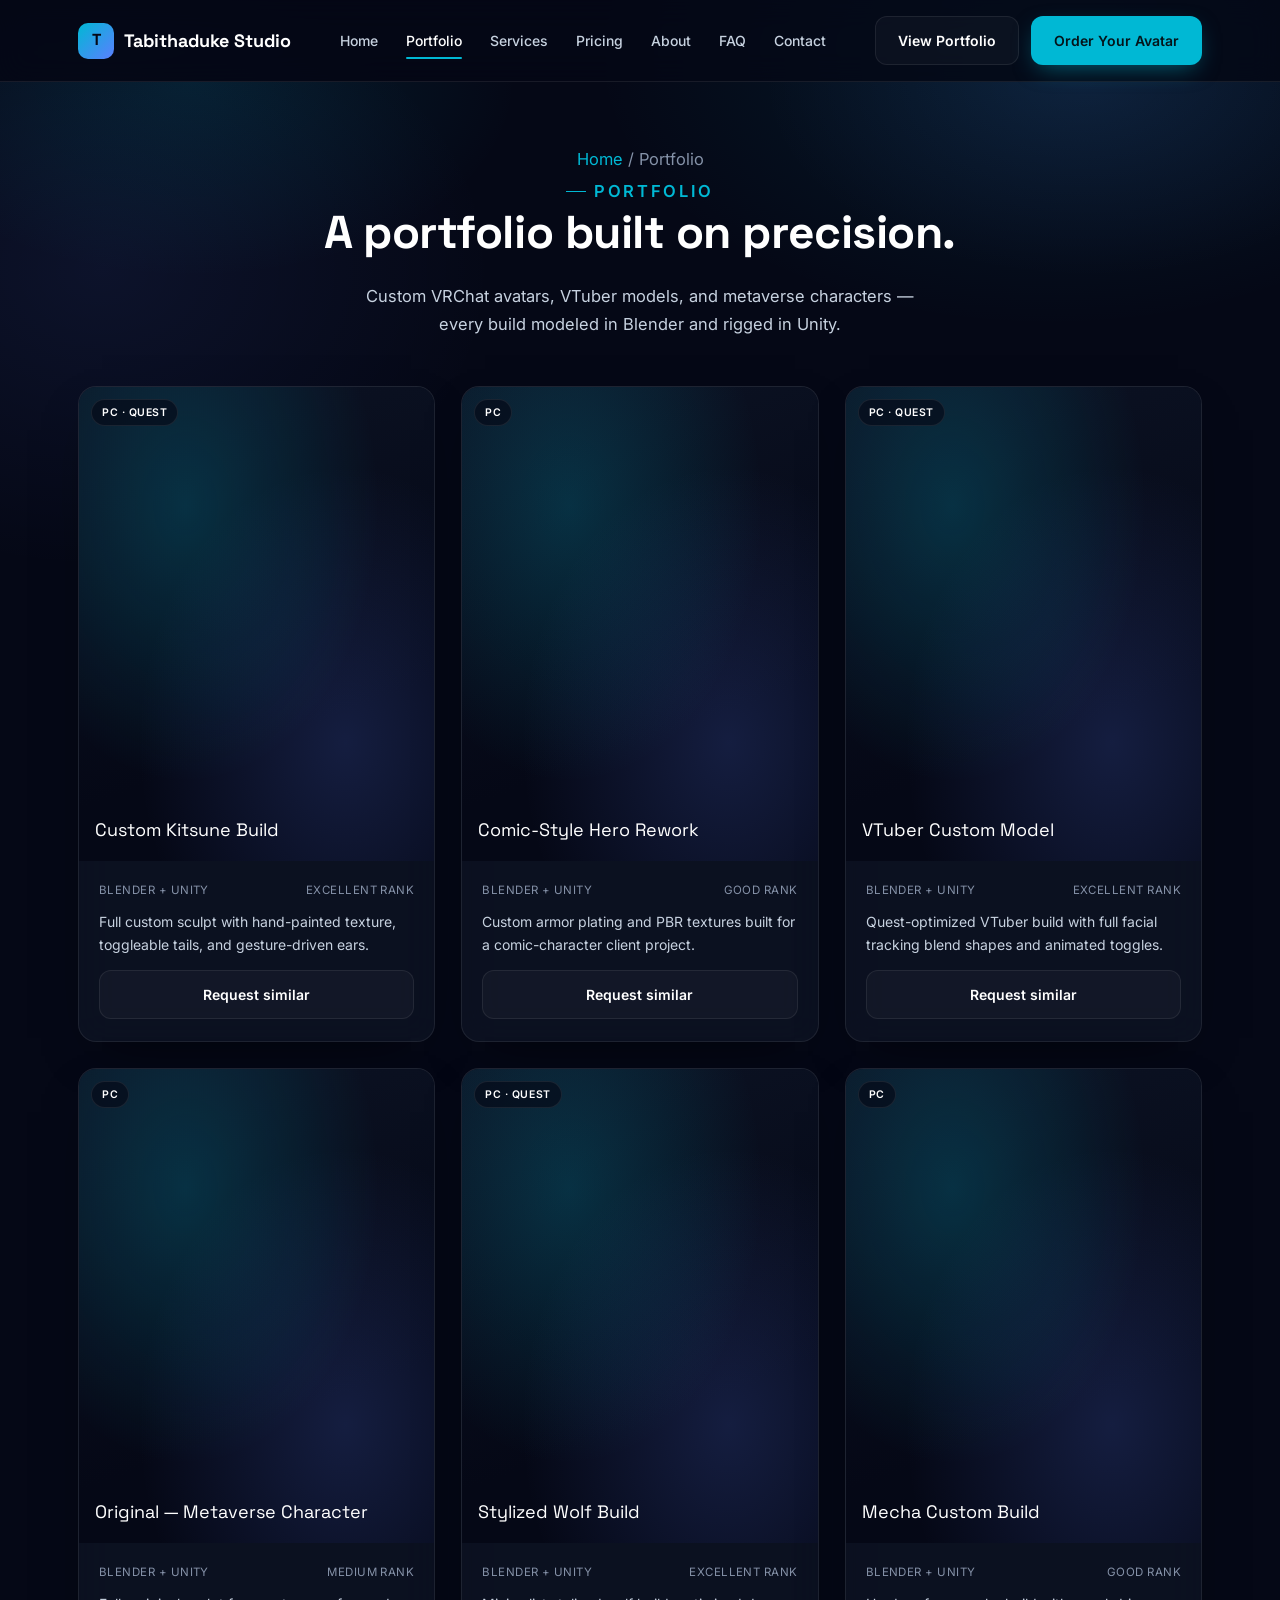
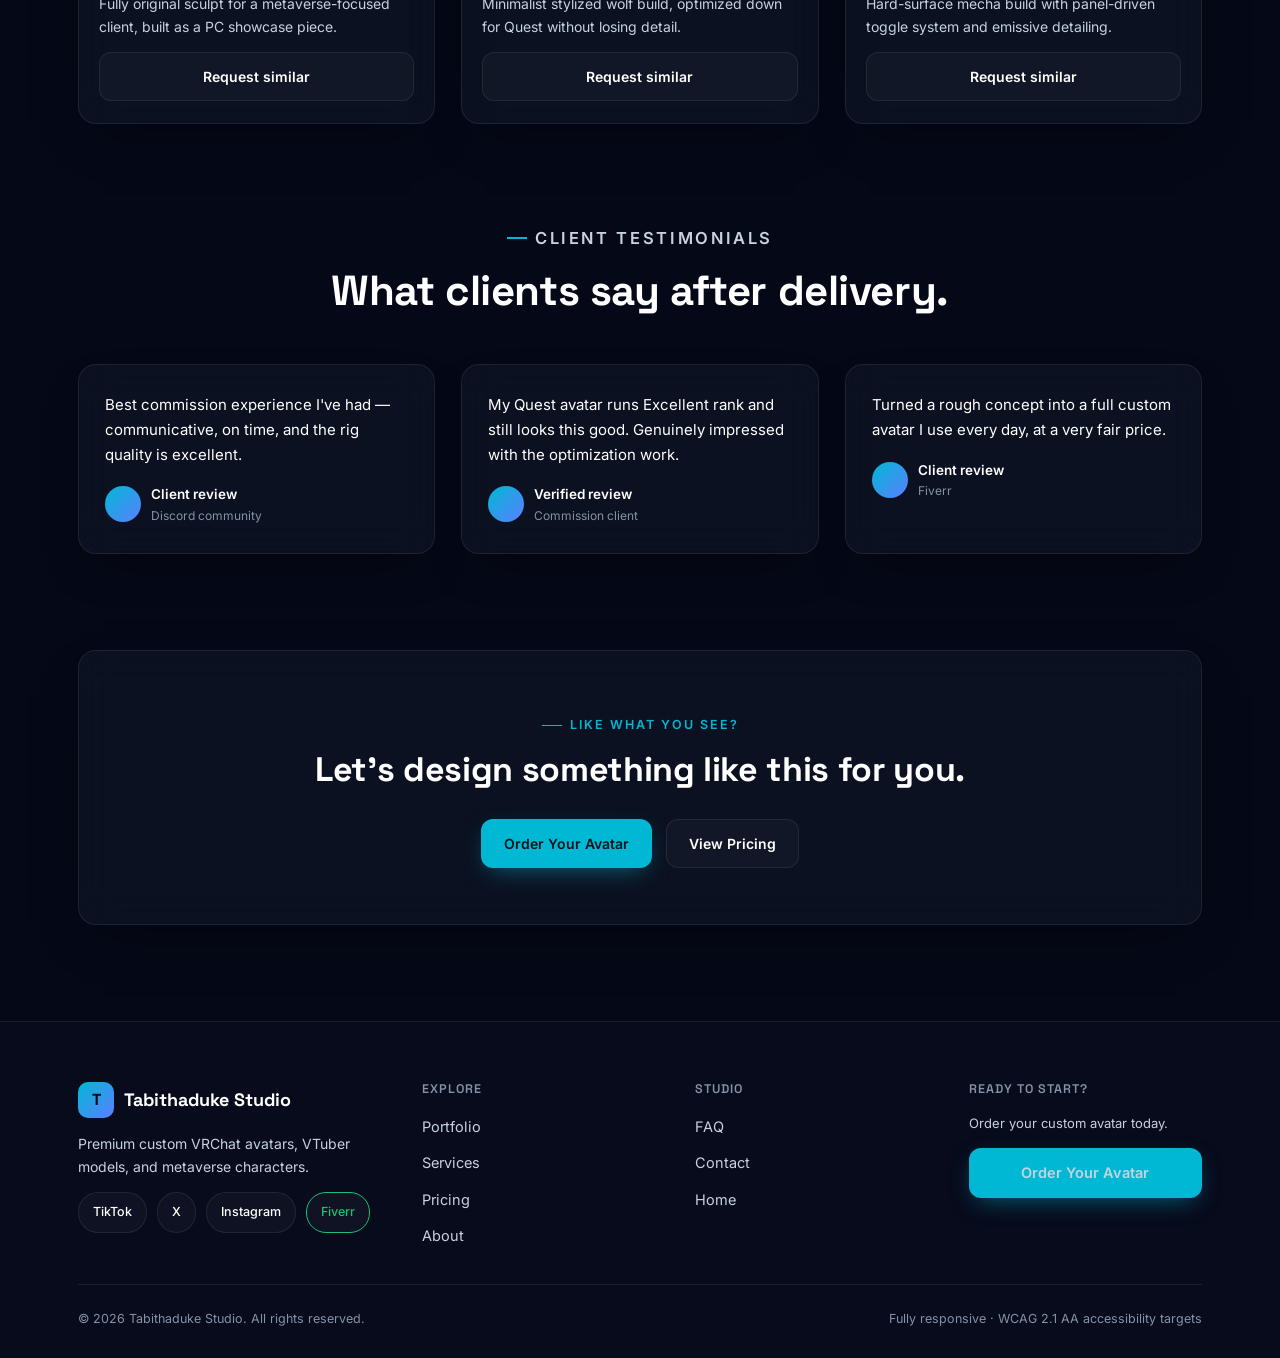
==== tabithaduke-studio/portfolio.html @ b84f0de4 "Initial commit" ====
<!DOCTYPE html>
<html lang="en">
<head>
<meta charset="UTF-8">
<meta name="viewport" content="width=device-width, initial-scale=1.0">
<title>Portfolio — Tabithaduke Studio</title>
<meta name="description" content="Browse the full Tabithaduke Studio portfolio of custom VRChat avatars, VTuber models, and metaverse characters.">
<link rel="canonical" href="https://tabithaduke.example/portfolio.html">
<meta property="og:title" content="Portfolio — Tabithaduke Studio">
<meta property="og:type" content="website">
<meta name="twitter:card" content="summary_large_image">

<link rel="icon" type="image/svg+xml" href="assets/favicon.svg">
<link rel="preconnect" href="https://fonts.googleapis.com">
<link rel="preconnect" href="https://fonts.gstatic.com" crossorigin>
<link href="https://fonts.googleapis.com/css2?family=Space+Grotesk:wght@500;600;700&family=Inter:wght@400;500;600;700&display=swap" rel="stylesheet">
<link rel="stylesheet" href="css/style.css">
</head>
<body>

<a href="#main" class="skip-link">Skip to content</a>

<header class="site">
  <div class="nav-wrap">
    <a href="index.html" class="brand">
      <span class="logo-mark" aria-hidden="true">T</span>
      <span class="wordmark">Tabithaduke Studio</span>
    </a>
    <nav class="primary" aria-label="Primary" id="primaryNav">
      <a href="index.html">Home</a>
      <a href="portfolio.html" aria-current="page">Portfolio</a>
      <a href="services.html">Services</a>
      <a href="pricing.html">Pricing</a>
      <a href="about.html">About</a>
      <a href="faq.html">FAQ</a>
      <a href="contact.html">Contact</a>
    </nav>
    <div class="nav-right">
      <a class="btn btn-outline" href="portfolio.html">View Portfolio</a>
      <a class="btn btn-primary" href="contact.html">Order Your Avatar</a>
      <button class="menu-toggle" id="menuToggle" aria-label="Open menu" aria-expanded="false" aria-controls="primaryNav">☰</button>
    </div>
  </div>
</header>

<main id="main">

  <!-- ============ PAGE BANNER ============ -->
  <section class="page-banner">
    <div class="container">
      <p class="breadcrumb"><a href="index.html">Home</a> / Portfolio</p>
      <p class="eyebrow center">Portfolio</p>
      <h1>A portfolio built on precision.</h1>
      <p>Custom VRChat avatars, VTuber models, and metaverse characters — every build modeled in Blender and rigged in Unity.</p>
    </div>
  </section>

  <!-- ============ FULL PORTFOLIO GRID ============ -->
  <section class="section no-top">
    <div class="container">
      <div class="grid-3">
        <article class="avatar-card glass">
          <div class="avatar-cover"><span class="tag">PC · Quest</span><span class="name">Custom Kitsune Build</span></div>
          <div class="avatar-body">
            <div class="spec-line"><span>Blender + Unity</span><span>Excellent rank</span></div>
            <p>Full custom sculpt with hand-painted texture, toggleable tails, and gesture-driven ears.</p>
            <a class="btn btn-outline" href="contact.html">Request similar</a>
          </div>
        </article>
        <article class="avatar-card glass">
          <div class="avatar-cover"><span class="tag">PC</span><span class="name">Comic-Style Hero Rework</span></div>
          <div class="avatar-body">
            <div class="spec-line"><span>Blender + Unity</span><span>Good rank</span></div>
            <p>Custom armor plating and PBR textures built for a comic-character client project.</p>
            <a class="btn btn-outline" href="contact.html">Request similar</a>
          </div>
        </article>
        <article class="avatar-card glass">
          <div class="avatar-cover"><span class="tag">PC · Quest</span><span class="name">VTuber Custom Model</span></div>
          <div class="avatar-body">
            <div class="spec-line"><span>Blender + Unity</span><span>Excellent rank</span></div>
            <p>Quest-optimized VTuber build with full facial tracking blend shapes and animated toggles.</p>
            <a class="btn btn-outline" href="contact.html">Request similar</a>
          </div>
        </article>
        <article class="avatar-card glass">
          <div class="avatar-cover"><span class="tag">PC</span><span class="name">Original — Metaverse Character</span></div>
          <div class="avatar-body">
            <div class="spec-line"><span>Blender + Unity</span><span>Medium rank</span></div>
            <p>Fully original sculpt for a metaverse-focused client, built as a PC showcase piece.</p>
            <a class="btn btn-outline" href="contact.html">Request similar</a>
          </div>
        </article>
        <article class="avatar-card glass">
          <div class="avatar-cover"><span class="tag">PC · Quest</span><span class="name">Stylized Wolf Build</span></div>
          <div class="avatar-body">
            <div class="spec-line"><span>Blender + Unity</span><span>Excellent rank</span></div>
            <p>Minimalist stylized wolf build, optimized down for Quest without losing detail.</p>
            <a class="btn btn-outline" href="contact.html">Request similar</a>
          </div>
        </article>
        <article class="avatar-card glass">
          <div class="avatar-cover"><span class="tag">PC</span><span class="name">Mecha Custom Build</span></div>
          <div class="avatar-body">
            <div class="spec-line"><span>Blender + Unity</span><span>Good rank</span></div>
            <p>Hard-surface mecha build with panel-driven toggle system and emissive detailing.</p>
            <a class="btn btn-outline" href="contact.html">Request similar</a>
          </div>
        </article>
      </div>
    </div>
  </section>

  <!-- ============ TESTIMONIALS ============ -->
  <section class="section no-top">
    <div class="container">
      <div class="section-head">
        <p class="eyebrow center">Client Testimonials</p>
        <h2>What clients say after delivery.</h2>
      </div>
      <div class="grid-3">
        <blockquote class="testimonial glass">
          <p>Best commission experience I've had — communicative, on time, and the rig quality is excellent.</p>
          <div class="t-attrib"><div class="t-avatar"></div><div><div class="t-name">Client review</div><div class="t-role">Discord community</div></div></div>
        </blockquote>
        <blockquote class="testimonial glass">
          <p>My Quest avatar runs Excellent rank and still looks this good. Genuinely impressed with the optimization work.</p>
          <div class="t-attrib"><div class="t-avatar"></div><div><div class="t-name">Verified review</div><div class="t-role">Commission client</div></div></div>
        </blockquote>
        <blockquote class="testimonial glass">
          <p>Turned a rough concept into a full custom avatar I use every day, at a very fair price.</p>
          <div class="t-attrib"><div class="t-avatar"></div><div><div class="t-name">Client review</div><div class="t-role">Fiverr</div></div></div>
        </blockquote>
      </div>
    </div>
  </section>

  <!-- ============ CTA BANNER ============ -->
  <section class="section no-top">
    <div class="container">
      <div class="glass cta-banner">
        <p class="eyebrow center">Like What You See?</p>
        <h2>Let's design something like this for you.</h2>
        <div class="hero-actions">
          <a class="btn btn-primary" href="contact.html">Order Your Avatar</a>
          <a class="btn btn-outline" href="pricing.html">View Pricing</a>
        </div>
      </div>
    </div>
  </section>

</main>

<footer class="site">
  <div class="container">
    <div class="footer-grid">
      <div>
        <div class="brand footer-brand">
          <span class="logo-mark" aria-hidden="true">T</span>
          <span class="wordmark">Tabithaduke Studio</span>
        </div>
        <p class="footer-desc">Premium custom VRChat avatars, VTuber models, and metaverse characters.</p>
        <div class="social-row" aria-label="Social media and platforms">
          <a href="https://www.tiktok.com/@duketabintha_vr" target="_blank" rel="noopener">TikTok</a>
          <a href="https://www.x.com/@kayblisspro451" target="_blank" rel="noopener">X</a>
          <a href="https://www.instagram.com/@kaydkeira" target="_blank" rel="noopener">Instagram</a>
          <a href="https://www.fiverr.com/maltindazee" target="_blank" rel="noopener" class="fiverr-link">Fiverr</a>
        </div>
      </div>
      <div>
        <h4>Explore</h4>
        <ul>
          <li><a href="portfolio.html">Portfolio</a></li>
          <li><a href="services.html">Services</a></li>
          <li><a href="pricing.html">Pricing</a></li>
          <li><a href="about.html">About</a></li>
        </ul>
      </div>
      <div>
        <h4>Studio</h4>
        <ul>
          <li><a href="faq.html">FAQ</a></li>
          <li><a href="contact.html">Contact</a></li>
          <li><a href="index.html">Home</a></li>
        </ul>
      </div>
      <div>
        <h4>Ready to start?</h4>
        <p class="footer-cta-desc">Order your custom avatar today.</p>
        <a class="btn btn-primary btn-block" href="contact.html">Order Your Avatar</a>
      </div>
    </div>
    <div class="footer-bottom">
      <span>© 2026 Tabithaduke Studio. All rights reserved.</span>
      <span>Fully responsive · WCAG 2.1 AA accessibility targets</span>
    </div>
  </div>
</footer>

<script src="js/main.js" defer></script>
</body>
</html>
---- tabithaduke-studio/css/style.css ----
/* ============================================================
   TABITHADUKE STUDIO — SHARED STYLESHEET
   Loaded by every page: index.html, portfolio.html, services.html,
   pricing.html, about.html, faq.html, contact.html
   ------------------------------------------------------------
   Token system
   Color:  bg #050816 · card #111827 · white #FFFFFF · text2 #C7D2E0
           accent (cyan) #00B8D4 · accent2 (electric blue) #5B7FFF
   Type:   display = Space Grotesk · body = Inter
   Signature: subtle glassmorphism cards + soft dual-tone glow
   ============================================================ */

/* ---------- 1. Reset ---------- */
*, *::before, *::after { box-sizing: border-box; }
html { scroll-behavior: smooth; }
body { margin: 0; }
img, svg { max-width: 100%; display: block; }
a { color: inherit; text-decoration: none; }
button { font-family: inherit; cursor: pointer; }
ul { margin: 0; }

/* ---------- 2. Design tokens ---------- */
:root {
  --bg: #050816;
  --bg-soft: #070B1C;
  --card: #111827;
  --card-brd: rgba(255, 255, 255, 0.08);
  --white: #FFFFFF;
  --text2: #C7D2E0;
  --muted: #8592A8;
  --accent: #00B8D4;
  --accent2: #5B7FFF;
  --radius: 18px;
  --font-display: 'Space Grotesk', sans-serif;
  --font-body: 'Inter', sans-serif;
  --max: 1180px;
}

/* ---------- 3. Base typography ---------- */
body {
  background: var(--bg);
  color: var(--text2);
  font-family: var(--font-body);
  font-size: 16px;
  line-height: 1.65;
  -webkit-font-smoothing: antialiased;
  background-image:
    radial-gradient(700px 420px at 82% 6%, rgba(0, 184, 212, 0.10), transparent 65%),
    radial-gradient(600px 460px at 8% 30%, rgba(91, 127, 255, 0.09), transparent 65%);
  background-attachment: fixed;
}

h1, h2, h3, h4 {
  font-family: var(--font-display);
  font-weight: 700;
  color: var(--white);
  margin: 0 0 0.5em;
  line-height: 1.2;
  letter-spacing: -0.01em;
}

p { margin: 0 0 1em; color: var(--text2); }

.container { max-width: var(--max); margin: 0 auto; padding: 0 28px; }
.container.narrow { max-width: 820px; }

.eyebrow {
  font-family: var(--font-body);
  font-size: 12.5px;
  font-weight: 600;
  letter-spacing: 0.16em;
  text-transform: uppercase;
  color: var(--accent);
  display: inline-flex;
  align-items: center;
  gap: 8px;
  margin-bottom: 14px;
}
.eyebrow::before { content: ""; width: 20px; height: 1.5px; background: var(--accent); }
.eyebrow.center { justify-content: center; }

/* ---------- 4. Accessibility helpers ---------- */
.skip-link {
  position: absolute; left: -9999px; top: 0;
  background: var(--accent); color: var(--bg);
  padding: 10px 16px; z-index: 999; font-size: 14px; font-weight: 600;
}
.skip-link:focus { left: 12px; top: 12px; }
a:focus-visible, button:focus-visible, input:focus-visible,
textarea:focus-visible, select:focus-visible {
  outline: 2px solid var(--accent); outline-offset: 3px;
}

/* ---------- 5. Glass card base (signature element) ---------- */
.glass {
  background: rgba(17, 24, 39, 0.62);
  backdrop-filter: blur(18px);
  -webkit-backdrop-filter: blur(18px);
  border: 1px solid var(--card-brd);
  border-radius: var(--radius);
  box-shadow: 0 20px 50px -24px rgba(0, 0, 0, 0.6);
}

/* ---------- 6. Header / navigation ---------- */
header.site {
  position: sticky; top: 0; z-index: 100;
  background: rgba(5, 8, 22, 0.72);
  backdrop-filter: blur(14px);
  border-bottom: 1px solid var(--card-brd);
}
.nav-wrap {
  display: flex; align-items: center; justify-content: space-between;
  padding: 16px 28px; max-width: var(--max); margin: 0 auto; gap: 20px;
}
.brand { display: flex; align-items: center; gap: 10px; }
.logo-mark {
  width: 36px; height: 36px; border-radius: 10px;
  background: linear-gradient(135deg, var(--accent), var(--accent2));
  display: flex; align-items: center; justify-content: center;
  font-family: var(--font-display); font-weight: 700; color: var(--bg);
  flex-shrink: 0;
}
/* Replace .logo-mark contents with <img src="assets/logo.png" alt="Tabithaduke Studio logo">
   once your final logo file is ready. */
.wordmark {
  font-family: var(--font-display); font-size: 18px; font-weight: 700;
  color: var(--white); white-space: nowrap;
}
nav.primary { display: flex; align-items: center; gap: 4px; }
nav.primary a {
  font-size: 14px; font-weight: 500; color: var(--text2);
  padding: 9px 12px; border-radius: 8px; transition: color 0.15s ease;
  position: relative;
}
nav.primary a:hover { color: var(--white); }
nav.primary a[aria-current="page"] { color: var(--white); }
nav.primary a[aria-current="page"]::after {
  content: ""; position: absolute; left: 12px; right: 12px; bottom: 2px;
  height: 2px; background: var(--accent); border-radius: 2px;
}
.nav-right { display: flex; align-items: center; gap: 12px; }

/* ---------- 7. Buttons ---------- */
.btn {
  display: inline-flex; align-items: center; justify-content: center; gap: 8px;
  font-size: 14px; font-weight: 600; padding: 12px 22px; border-radius: 12px;
  border: 1px solid transparent;
  transition: transform 0.15s ease, background 0.2s ease, box-shadow 0.2s ease;
  white-space: nowrap;
}
.btn:hover { transform: translateY(-1px); }
.btn-block { width: 100%; }
.btn-primary { background: var(--accent); color: #04141A; box-shadow: 0 8px 24px -8px rgba(0, 184, 212, 0.55); }
.btn-primary:hover { background: var(--accent2); box-shadow: 0 8px 26px -6px rgba(91, 127, 255, 0.6); }
.btn-outline { border-color: var(--card-brd); color: var(--white); background: rgba(255, 255, 255, 0.03); }
.btn-outline:hover { border-color: var(--accent); color: var(--accent); }
.btn-fiverr { background: #1DBF73; color: #04120B; font-weight: 700; }
.btn-fiverr:hover { opacity: 0.9; }
.menu-toggle {
  display: none; background: rgba(255, 255, 255, 0.04); border: 1px solid var(--card-brd);
  padding: 9px 12px; border-radius: 10px; color: var(--white);
}

/* ---------- 8. Hero (home page only) ---------- */
.hero { padding: 88px 0 60px; position: relative; overflow: hidden; }
.hero-grid { display: grid; grid-template-columns: 1.05fr 0.95fr; gap: 56px; align-items: center; }
.hero h1 { font-size: clamp(34px, 4.6vw, 56px); }
.hero .lede { font-size: 18px; color: var(--text2); max-width: 48ch; }
.hero-actions { display: flex; gap: 14px; margin-top: 28px; flex-wrap: wrap; }

.showcase { position: relative; aspect-ratio: 4 / 5; border-radius: 24px; }
.showcase::before {
  content: ""; position: absolute; inset: -40px; z-index: 0;
  background:
    radial-gradient(closest-side, rgba(0, 184, 212, 0.28), transparent 70%),
    radial-gradient(closest-side at 70% 80%, rgba(91, 127, 255, 0.26), transparent 70%);
  filter: blur(6px);
}
.showcase-card {
  position: relative; z-index: 1; height: 100%; border-radius: 24px; overflow: hidden;
  background: linear-gradient(155deg, #0C1324, #050816 70%);
  border: 1px solid var(--card-brd); box-shadow: 0 30px 70px -30px rgba(0, 0, 0, 0.7);
}
.showcase-card::after {
  content: ""; position: absolute; inset: 0;
  background:
    radial-gradient(ellipse at 35% 25%, rgba(0, 184, 212, 0.22), transparent 55%),
    radial-gradient(ellipse at 70% 78%, rgba(91, 127, 255, 0.2), transparent 55%);
}
.avatar-silhouette {
  position: absolute; left: 50%; bottom: 6%; top: 10%; width: 46%; transform: translateX(-50%);
  background: linear-gradient(180deg, var(--accent), var(--accent2));
  clip-path: polygon(50% 0%, 66% 8%, 72% 26%, 68% 42%, 78% 46%, 74% 100%, 26% 100%, 22% 46%, 32% 42%, 28% 26%, 34% 8%);
  opacity: 0.9;
}
.showcase-badge {
  position: absolute; top: 20px; left: 20px; z-index: 2;
  font-size: 11px; font-weight: 600; letter-spacing: 0.05em; text-transform: uppercase;
  color: var(--white); background: rgba(5, 8, 22, 0.6); border: 1px solid var(--card-brd);
  padding: 6px 12px; border-radius: 20px;
}

/* ---------- 9. Page banner (every inner page) ---------- */
.page-banner { padding: 64px 0 48px; text-align: center; position: relative; overflow: hidden; }
.page-banner::before {
  content: ""; position: absolute; inset: 0; z-index: -1;
  background:
    radial-gradient(500px 300px at 15% 0%, rgba(0, 184, 212, 0.12), transparent 65%),
    radial-gradient(500px 300px at 85% 0%, rgba(91, 127, 255, 0.1), transparent 65%);
}
.page-banner h1 { font-size: clamp(30px, 4vw, 46px); }
.page-banner p { font-size: 16.5px; max-width: 56ch; margin: 0 auto; }
.breadcrumb { font-size: 13px; color: var(--muted); margin-bottom: 16px; }
.breadcrumb a { color: var(--accent); }
.breadcrumb a:hover { text-decoration: underline; }

/* ---------- 10. Trusted-by strip ---------- */
.trusted { padding: 36px 0; border-top: 1px solid var(--card-brd); border-bottom: 1px solid var(--card-brd); }
.trusted-inner { display: flex; align-items: center; gap: 40px; flex-wrap: wrap; justify-content: space-between; }
.trusted-label { font-size: 12.5px; font-weight: 600; letter-spacing: 0.1em; text-transform: uppercase; color: var(--muted); white-space: nowrap; }
.trusted-items { display: flex; gap: 36px; flex-wrap: wrap; }
.trusted-item { font-family: var(--font-display); font-size: 15px; font-weight: 600; color: var(--text2); white-space: nowrap; }

/* ---------- 11. Section shell ---------- */
.section { padding: 96px 0; }
.section.no-top { padding-top: 0; }
.section.tight { padding: 64px 0; }
.section-head { max-width: 640px; margin: 0 auto 48px; text-align: center; }
.section-head.left { margin: 0 0 48px; text-align: left; }
.section-head h2 { font-size: clamp(28px, 3.6vw, 42px); }
.section-head p { font-size: 16.5px; color: var(--text2); }

/* ---------- 12. Grid layouts ---------- */
.grid-3 { display: grid; grid-template-columns: repeat(3, 1fr); gap: 26px; }
.grid-2 { display: grid; grid-template-columns: 1fr 1fr; gap: 26px; }
.grid-4 { display: grid; grid-template-columns: repeat(4, 1fr); gap: 22px; }

/* ---------- 13. Portfolio cards ---------- */
.avatar-card { overflow: hidden; transition: transform 0.25s ease, box-shadow 0.25s ease; }
.avatar-card:hover { transform: translateY(-6px); box-shadow: 0 30px 60px -24px rgba(0, 184, 212, 0.18); }
.avatar-cover { aspect-ratio: 3 / 4; position: relative; background: linear-gradient(160deg, #0C1324, #050816 70%); overflow: hidden; }
.avatar-cover::before {
  content: ""; position: absolute; inset: 0;
  background:
    radial-gradient(ellipse at 30% 25%, rgba(0, 184, 212, 0.2), transparent 55%),
    radial-gradient(ellipse at 75% 75%, rgba(91, 127, 255, 0.18), transparent 55%);
}
.avatar-cover .tag {
  position: absolute; top: 12px; left: 12px; font-size: 10.5px; font-weight: 600;
  letter-spacing: 0.05em; text-transform: uppercase; background: rgba(5, 8, 22, 0.65);
  border: 1px solid var(--card-brd); color: var(--white); padding: 4px 10px; border-radius: 20px; z-index: 2;
}
.avatar-cover .name {
  position: absolute; bottom: 16px; left: 16px; right: 16px; color: var(--white);
  font-family: var(--font-display); font-size: 18px; z-index: 2;
}
.avatar-body { padding: 20px 20px 22px; }
.avatar-body p { font-size: 14px; color: var(--text2); margin-bottom: 14px; }
.avatar-body .btn { width: 100%; }
.avatar-body .spec-line {
  display: flex; justify-content: space-between; font-size: 11.5px; color: var(--muted);
  text-transform: uppercase; letter-spacing: 0.04em; margin-bottom: 10px;
}

/* ---------- 14. Services ---------- */
.service-card { padding: 30px 26px; }
.service-icon {
  width: 44px; height: 44px; border-radius: 12px;
  background: linear-gradient(135deg, var(--accent), var(--accent2));
  margin-bottom: 18px; display: flex; align-items: center; justify-content: center;
  color: var(--bg); font-weight: 700; font-family: var(--font-display);
}
.service-card h3 { font-size: 18px; }
.service-card p { font-size: 14.5px; }

/* ---------- 15. Why choose us ---------- */
.why-grid { display: grid; grid-template-columns: repeat(2, 1fr); gap: 20px; }
.why-item { display: flex; gap: 16px; padding: 22px; }
.why-icon {
  width: 38px; height: 38px; border-radius: 10px; background: rgba(0, 184, 212, 0.12);
  border: 1px solid rgba(0, 184, 212, 0.35); display: flex; align-items: center; justify-content: center;
  color: var(--accent); flex-shrink: 0;
}
.why-item h4 { font-size: 16px; margin-bottom: 4px; color: var(--white); }
.why-item p { font-size: 13.5px; margin: 0; }

/* ---------- 16. Process ---------- */
.process-grid { display: grid; grid-template-columns: repeat(4, 1fr); gap: 22px; position: relative; }
.process-step { padding: 28px 22px; text-align: left; position: relative; }
.process-num { font-family: var(--font-display); font-size: 34px; font-weight: 700; color: var(--accent); opacity: 0.85; margin-bottom: 10px; }
.process-step h3 { font-size: 16.5px; }
.process-step p { font-size: 13.5px; }

/* ---------- 17. Pricing ---------- */
.pricing-grid { display: grid; grid-template-columns: repeat(3, 1fr); gap: 24px; }
.price-card { padding: 34px 28px; display: flex; flex-direction: column; }
.price-card.featured {
  border-color: rgba(0, 184, 212, 0.5);
  box-shadow: 0 0 0 1px rgba(0, 184, 212, 0.3), 0 30px 60px -24px rgba(0, 184, 212, 0.25);
  position: relative;
}
.price-card.featured::before {
  content: "Most Popular"; position: absolute; top: -13px; left: 28px; background: var(--accent);
  color: #04141A; font-size: 11px; font-weight: 700; letter-spacing: 0.04em; text-transform: uppercase;
  padding: 5px 12px; border-radius: 20px;
}
.price-tier { font-size: 13px; font-weight: 600; letter-spacing: 0.08em; text-transform: uppercase; color: var(--accent); margin-bottom: 8px; }
.price-amount { font-family: var(--font-display); font-size: 38px; color: var(--white); margin-bottom: 6px; }
.price-amount span { font-size: 15px; color: var(--muted); font-family: var(--font-body); font-weight: 400; }
.price-desc { font-size: 14px; margin-bottom: 22px; }
.price-features { list-style: none; padding: 0; margin: 0 0 26px; display: flex; flex-direction: column; gap: 12px; flex: 1; }
.price-features li { font-size: 14px; color: var(--text2); display: flex; gap: 10px; align-items: flex-start; }
.price-features li::before { content: "✓"; color: var(--accent); font-weight: 700; flex-shrink: 0; }
.price-note { text-align: center; font-size: 13.5px; color: var(--muted); margin-top: 8px; }

/* ---------- 18. Testimonials ---------- */
.testimonial { padding: 28px 26px; margin: 0; }
.testimonial p { font-size: 15px; color: var(--white); font-style: normal; }
.t-attrib { display: flex; align-items: center; gap: 10px; margin-top: 16px; }
.t-avatar { width: 36px; height: 36px; border-radius: 50%; background: linear-gradient(135deg, var(--accent), var(--accent2)); flex-shrink: 0; }
.t-name { font-size: 13.5px; font-weight: 600; color: var(--white); }
.t-role { font-size: 12px; color: var(--muted); }

/* ---------- 19. FAQ accordion ---------- */
.faq-list { padding: 8px 26px; }
.faq-item { border-bottom: 1px solid var(--card-brd); }
.faq-item:last-child { border-bottom: none; }
.faq-q {
  width: 100%; text-align: left; background: none; border: none; padding: 22px 4px;
  display: flex; justify-content: space-between; align-items: center;
  font-family: var(--font-display); font-size: 16px; color: var(--white); font-weight: 600;
}
.faq-icon { font-size: 20px; color: var(--accent); transition: transform 0.25s ease; flex-shrink: 0; margin-left: 16px; }
.faq-item.open .faq-icon { transform: rotate(45deg); }
.faq-a { max-height: 0; overflow: hidden; transition: max-height 0.3s ease; }
.faq-item.open .faq-a { max-height: 260px; }
.faq-a p { padding: 0 4px 22px; font-size: 14.5px; }

/* ---------- 20. Contact ---------- */
.contact-grid { display: grid; grid-template-columns: 1fr 1fr; gap: 56px; align-items: start; }
.contact-form { padding: 34px; }
.h-sm { font-size: 26px; }
.contact-lede { font-size: 14.5px; margin-bottom: 22px; }
.form-field { margin-bottom: 18px; }
.form-field label { display: block; font-size: 13px; font-weight: 600; color: var(--white); margin-bottom: 7px; }
.form-field input, .form-field textarea, .form-field select {
  width: 100%; padding: 13px 15px; border: 1px solid var(--card-brd); border-radius: 10px;
  background: rgba(255, 255, 255, 0.03); font-family: var(--font-body); font-size: 15px; color: var(--white);
}
.form-field input::placeholder, .form-field textarea::placeholder { color: var(--muted); }
.form-field textarea { resize: vertical; min-height: 120px; }
.honeypot { position: absolute; left: -9999px; }
.form-note { font-size: 13px; margin-top: 14px; color: var(--accent); display: none; }
.form-note.show { display: block; }
.contact-side { display: flex; flex-direction: column; gap: 20px; }
.contact-info-card { padding: 30px; }
.contact-info-row { display: flex; gap: 14px; align-items: flex-start; margin-bottom: 20px; }
.contact-info-row:last-child { margin-bottom: 0; }
.contact-info-row .ic {
  width: 36px; height: 36px; border-radius: 10px; background: rgba(0, 184, 212, 0.12);
  border: 1px solid rgba(0, 184, 212, 0.35); display: flex; align-items: center; justify-content: center;
  color: var(--accent); flex-shrink: 0; font-weight: 700;
}
.contact-info-row h4 { font-size: 14.5px; margin-bottom: 2px; color: var(--white); }
.contact-info-row p { font-size: 13.5px; margin: 0; }

/* ---------- 21. CTA banner (used at the bottom of inner pages) ---------- */
.cta-banner { padding: 56px 48px; text-align: center; }
.cta-banner h2 { font-size: clamp(24px, 3vw, 34px); }
.cta-banner .hero-actions { justify-content: center; }

/* ---------- 22. Footer ---------- */
footer.site { border-top: 1px solid var(--card-brd); padding: 60px 0 28px; background: var(--bg-soft); }
.footer-grid { display: grid; grid-template-columns: 1.3fr 1fr 1fr 1fr; gap: 40px; padding-bottom: 36px; border-bottom: 1px solid var(--card-brd); }
.footer-brand { margin-bottom: 14px; }
.footer-desc { font-size: 14px; max-width: 32ch; }
.footer-cta-desc { font-size: 13px; margin-bottom: 14px; }
.footer-grid h4 { font-size: 12.5px; font-weight: 600; letter-spacing: 0.08em; text-transform: uppercase; color: var(--muted); margin-bottom: 16px; }
.footer-grid ul { list-style: none; padding: 0; display: flex; flex-direction: column; gap: 10px; }
.footer-grid a { font-size: 14.5px; color: var(--text2); }
.footer-grid a:hover { color: var(--accent); }
.social-row { display: flex; gap: 10px; margin-top: 14px; flex-wrap: wrap; }
.social-row a { padding: 9px 14px; border: 1px solid var(--card-brd); border-radius: 20px; font-size: 12.5px; font-weight: 500; color: var(--white); background: rgba(255, 255, 255, 0.03); }
.social-row a:hover { border-color: var(--accent); color: var(--accent); }
.social-row a.fiverr-link { border-color: #1DBF73; color: #1DBF73; }
.footer-bottom { display: flex; justify-content: space-between; align-items: center; padding-top: 24px; flex-wrap: wrap; gap: 10px; font-size: 12.5px; color: var(--muted); }

/* ---------- 22b. Page header (interior pages: portfolio, services, pricing, about, faq, contact) ---------- */
.page-header { padding: 64px 0 20px; text-align: center; }
.page-header .eyebrow { justify-content: center; }
.page-header h1 { font-size: clamp(30px, 4.2vw, 48px); }
.page-header p { max-width: 60ch; margin: 0 auto; font-size: 16.5px; }

/* ---------- 22c. About page ---------- */
.about-grid { display: grid; grid-template-columns: 0.85fr 1.15fr; gap: 50px; align-items: start; }
.avatar-portrait {
  aspect-ratio: 4 / 5;
  border-radius: var(--radius);
  background: linear-gradient(160deg, #0C1324, #050816 70%);
  border: 1px solid var(--card-brd);
  position: relative;
  overflow: hidden;
}
.avatar-portrait::before {
  content: "";
  position: absolute;
  inset: 0;
  background:
    radial-gradient(ellipse at 40% 30%, rgba(0, 184, 212, 0.22), transparent 55%),
    radial-gradient(ellipse at 65% 75%, rgba(91, 127, 255, 0.2), transparent 55%);
}
.tool-row { display: flex; gap: 10px; flex-wrap: wrap; margin-top: 18px; }
.badge {
  font-size: 11px;
  font-weight: 600;
  letter-spacing: 0.04em;
  text-transform: uppercase;
  padding: 7px 12px;
  border-radius: 20px;
  border: 1px solid var(--card-brd);
  background: rgba(255, 255, 255, 0.03);
  color: var(--text2);
}
.timeline { margin-top: 30px; border-left: 1px solid var(--card-brd); padding-left: 24px; display: flex; flex-direction: column; gap: 22px; }
.timeline-item { position: relative; }
.timeline-item::before { content: ""; position: absolute; left: -29px; top: 6px; width: 9px; height: 9px; border-radius: 50%; background: var(--accent); }
.timeline-year { font-size: 12px; font-weight: 600; color: var(--accent); letter-spacing: 0.05em; text-transform: uppercase; }
.timeline-item h4 { font-size: 15px; margin: 4px 0 2px; color: var(--white); }
.timeline-item p { font-size: 13.5px; margin: 0; }

/* ---------- 23. Responsive breakpoints ---------- */
@media (max-width: 960px) {
  .hero-grid, .contact-grid, .about-grid { grid-template-columns: 1fr; }
  .grid-3, .grid-4, .pricing-grid, .process-grid { grid-template-columns: 1fr 1fr; }
  .why-grid { grid-template-columns: 1fr; }
  .footer-grid { grid-template-columns: 1fr 1fr; }
  nav.primary { display: none; }
  .menu-toggle { display: inline-flex; }
}
@media (max-width: 640px) {
  .grid-3, .grid-4, .pricing-grid, .process-grid, .grid-2 { grid-template-columns: 1fr; }
  .footer-grid { grid-template-columns: 1fr 1fr; }
  .trusted-inner { flex-direction: column; align-items: flex-start; }
  .cta-banner { padding: 40px 24px; }
}

/* ---------- 24. Reduced motion ---------- */
@media (prefers-reduced-motion: reduce) {
  * { animation-duration: 0.01ms !important; transition-duration: 0.01ms !important; scroll-behavior: auto !important; }
}
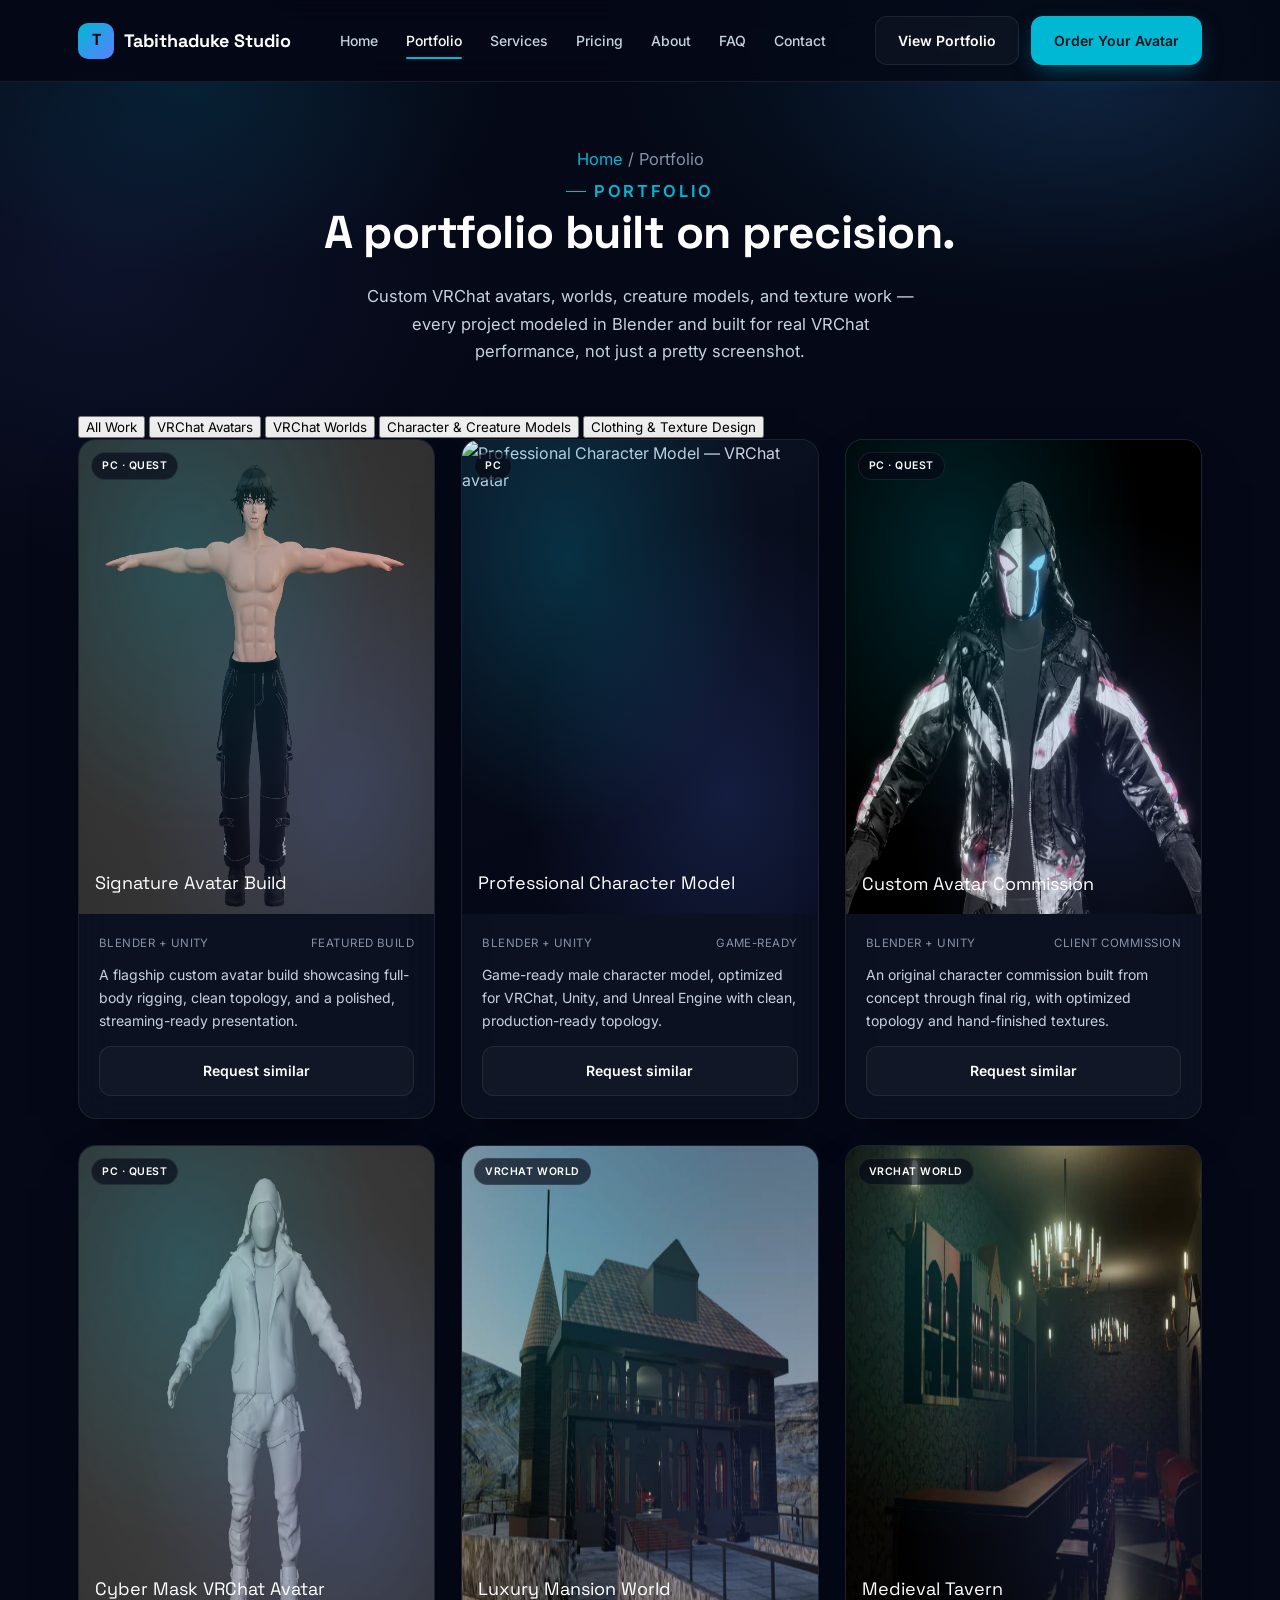
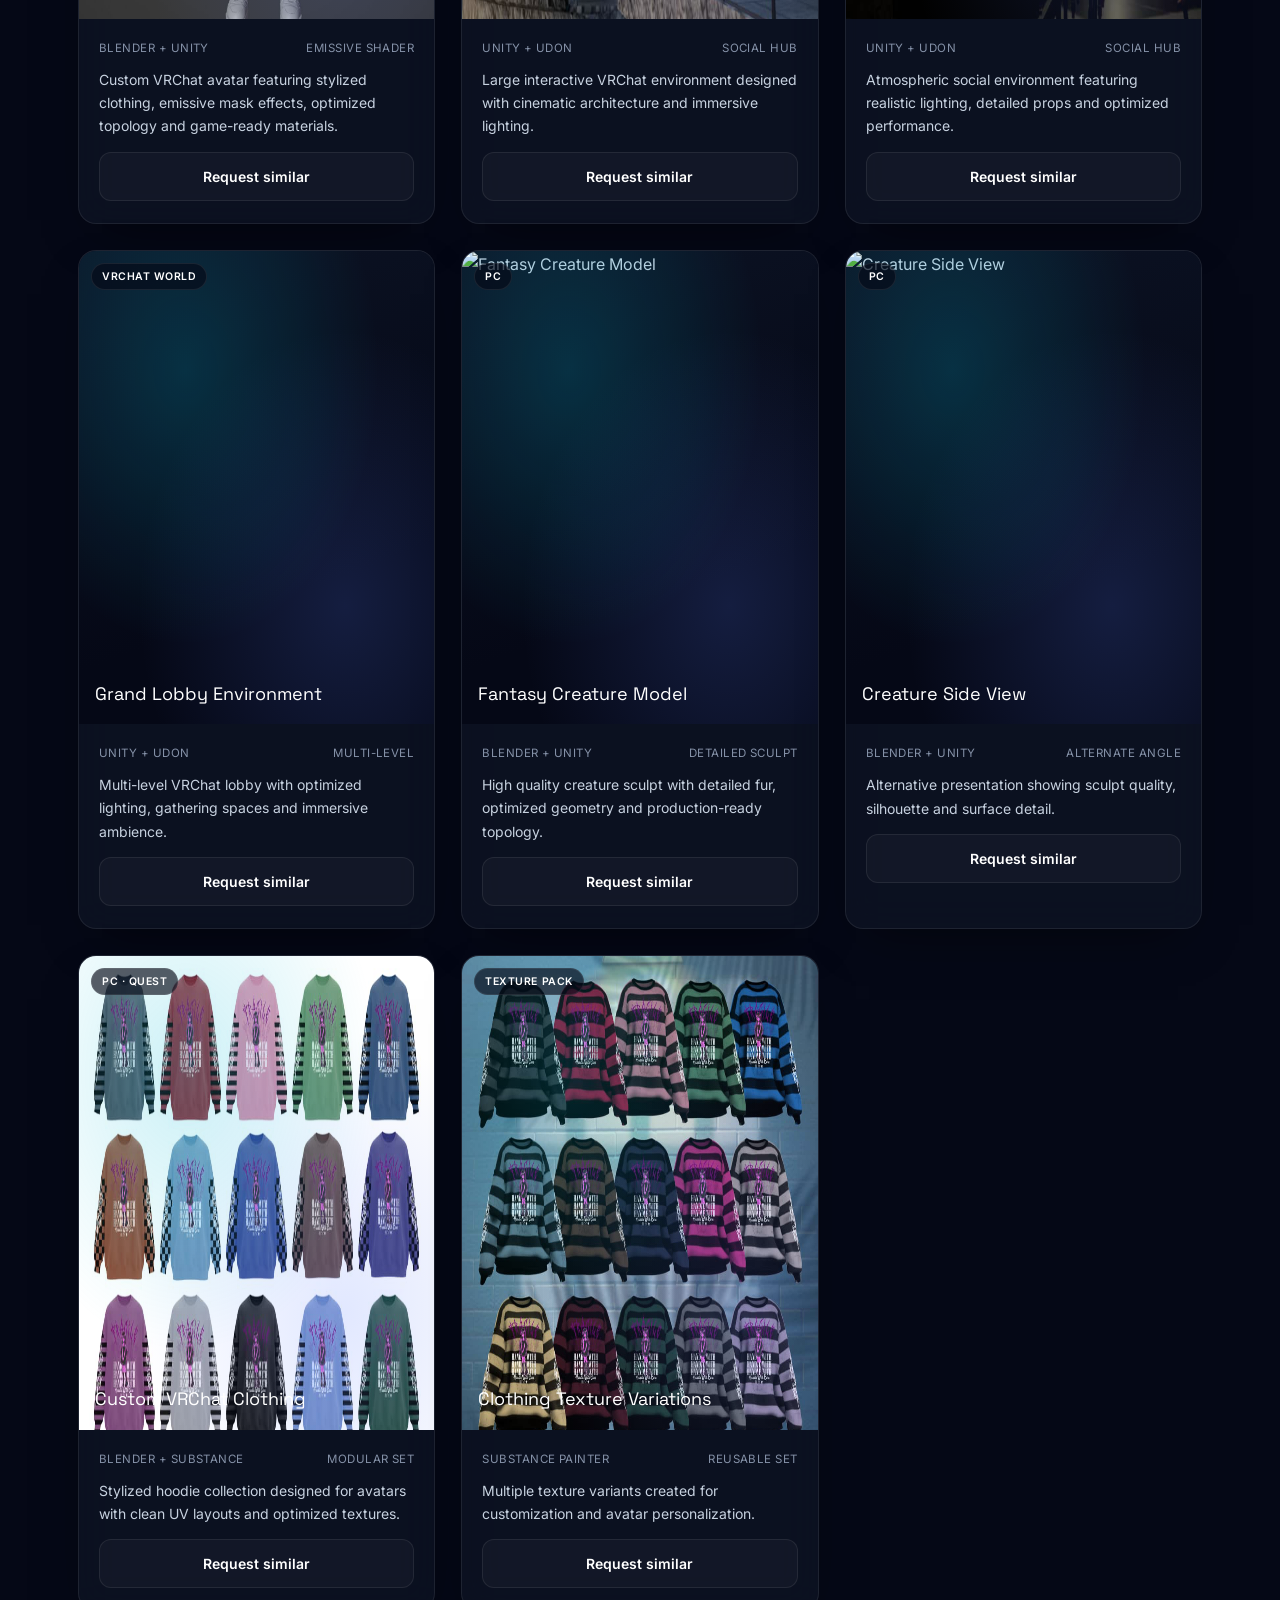
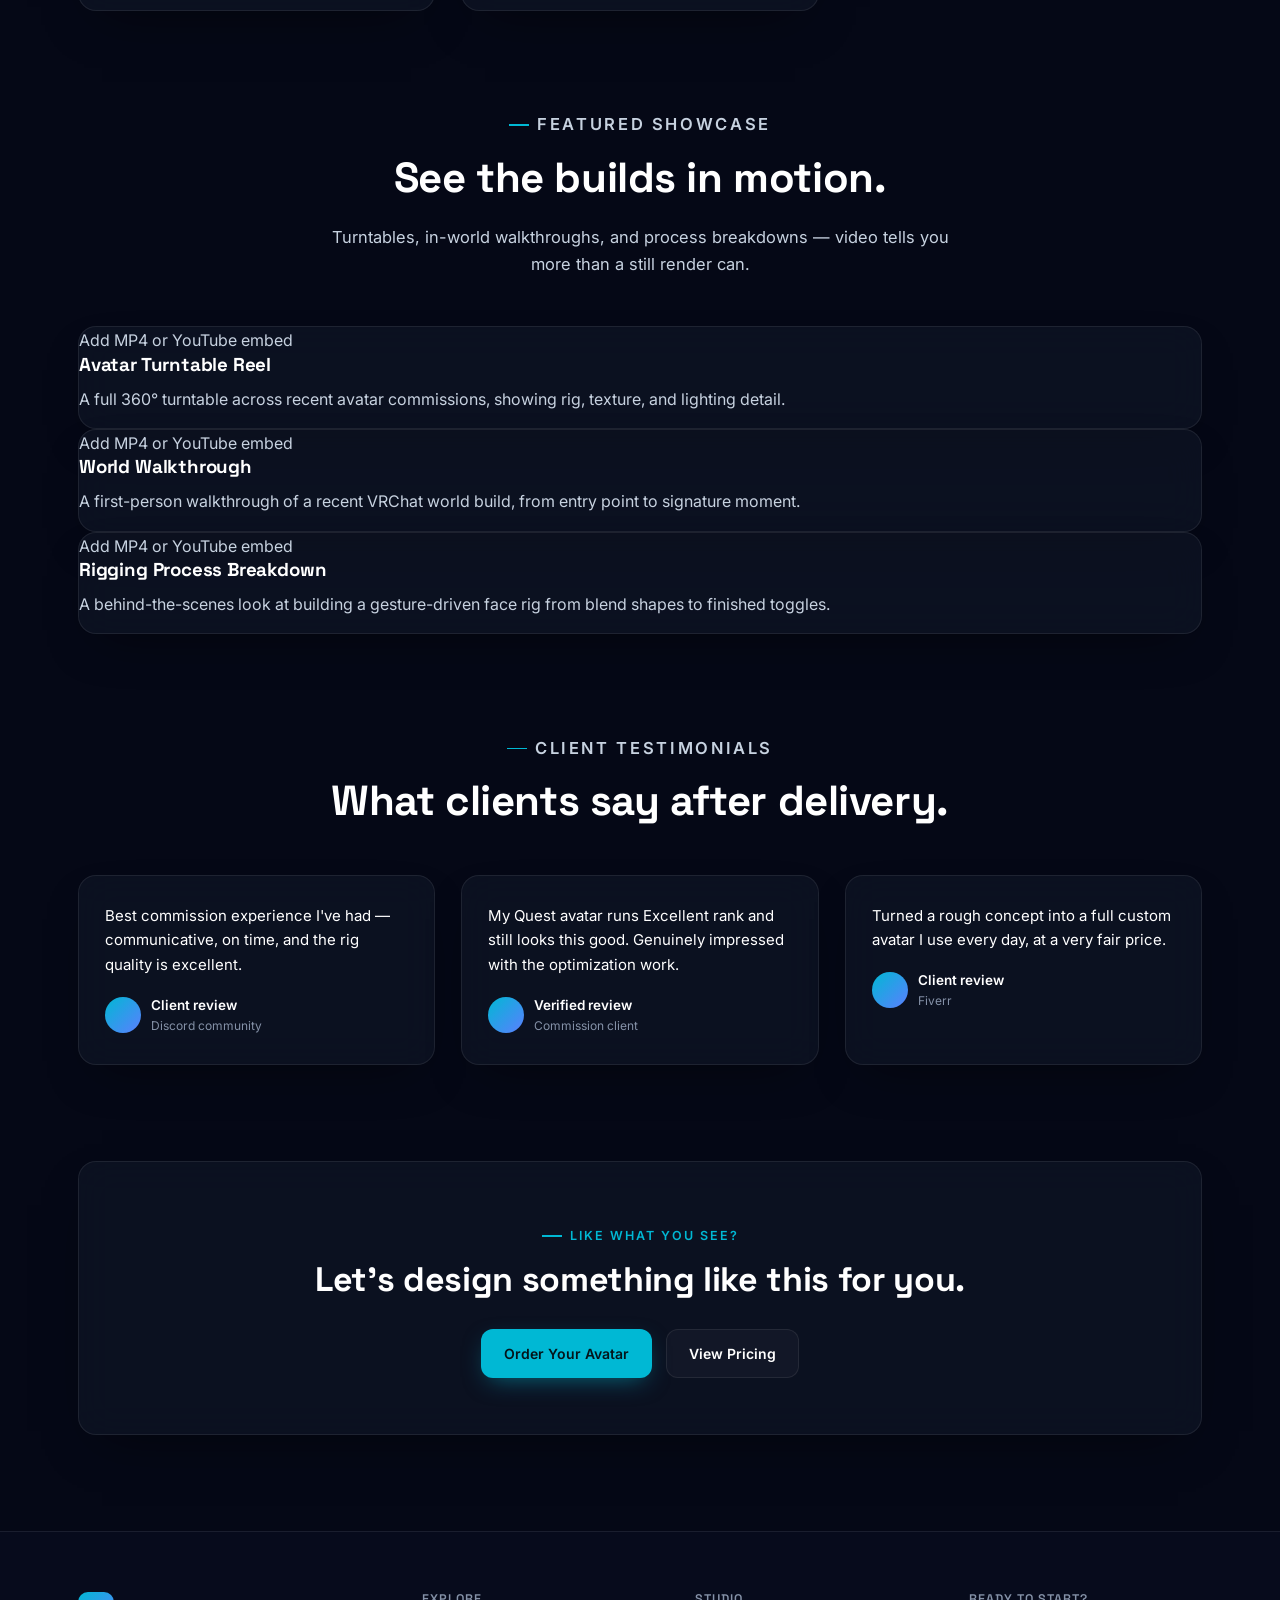
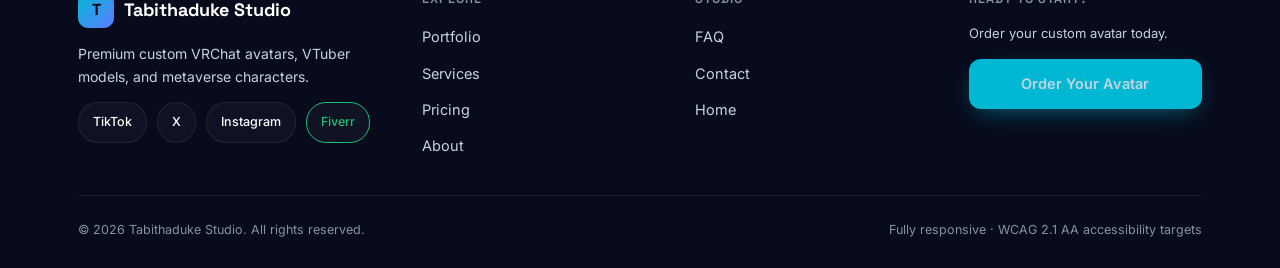
==== commit a0785ba7: "Added portfolio images and hompage improvements" ====
--- a/tabithaduke-studio/portfolio.html
+++ b/tabithaduke-studio/portfolio.html
@@ -20,6 +20,7 @@
 
 <a href="#main" class="skip-link">Skip to content</a>
 
+<div class="scroll-progress" id="scrollProgress" aria-hidden="true"></div>
 <header class="site">
   <div class="nav-wrap">
     <a href="index.html" class="brand">
@@ -51,65 +52,246 @@
       <p class="breadcrumb"><a href="index.html">Home</a> / Portfolio</p>
       <p class="eyebrow center">Portfolio</p>
       <h1>A portfolio built on precision.</h1>
-      <p>Custom VRChat avatars, VTuber models, and metaverse characters — every build modeled in Blender and rigged in Unity.</p>
+      <p>Custom VRChat avatars, worlds, creature models, and texture work — every project modeled in Blender and built for real VRChat performance, not just a pretty screenshot.</p>
     </div>
   </section>
 
   <!-- ============ FULL PORTFOLIO GRID ============ -->
+  <!-- Real renders live in assets/images/. This is the complete gallery — the homepage
+       only shows a curated preview that links back here. -->
   <section class="section no-top">
     <div class="container">
+
+      <div class="filter-row" id="portfolioFilters" role="group" aria-label="Filter portfolio by category">
+        <button class="filter-chip" type="button" data-filter="all" aria-pressed="true">All Work</button>
+        <button class="filter-chip" type="button" data-filter="vrchat-avatars" aria-pressed="false">VRChat Avatars</button>
+        <button class="filter-chip" type="button" data-filter="vrchat-worlds" aria-pressed="false">VRChat Worlds</button>
+        <button class="filter-chip" type="button" data-filter="creature-models" aria-pressed="false">Character &amp; Creature Models</button>
+        <button class="filter-chip" type="button" data-filter="clothing-texture" aria-pressed="false">Clothing &amp; Texture Design</button>
+      </div>
+
       <div class="grid-3">
-        <article class="avatar-card glass">
-          <div class="avatar-cover"><span class="tag">PC · Quest</span><span class="name">Custom Kitsune Build</span></div>
-          <div class="avatar-body">
-            <div class="spec-line"><span>Blender + Unity</span><span>Excellent rank</span></div>
-            <p>Full custom sculpt with hand-painted texture, toggleable tails, and gesture-driven ears.</p>
-            <a class="btn btn-outline" href="contact.html">Request similar</a>
-          </div>
-        </article>
-        <article class="avatar-card glass">
-          <div class="avatar-cover"><span class="tag">PC</span><span class="name">Comic-Style Hero Rework</span></div>
-          <div class="avatar-body">
-            <div class="spec-line"><span>Blender + Unity</span><span>Good rank</span></div>
-            <p>Custom armor plating and PBR textures built for a comic-character client project.</p>
-            <a class="btn btn-outline" href="contact.html">Request similar</a>
-          </div>
-        </article>
-        <article class="avatar-card glass">
-          <div class="avatar-cover"><span class="tag">PC · Quest</span><span class="name">VTuber Custom Model</span></div>
-          <div class="avatar-body">
-            <div class="spec-line"><span>Blender + Unity</span><span>Excellent rank</span></div>
-            <p>Quest-optimized VTuber build with full facial tracking blend shapes and animated toggles.</p>
-            <a class="btn btn-outline" href="contact.html">Request similar</a>
-          </div>
-        </article>
-        <article class="avatar-card glass">
-          <div class="avatar-cover"><span class="tag">PC</span><span class="name">Original — Metaverse Character</span></div>
-          <div class="avatar-body">
-            <div class="spec-line"><span>Blender + Unity</span><span>Medium rank</span></div>
-            <p>Fully original sculpt for a metaverse-focused client, built as a PC showcase piece.</p>
-            <a class="btn btn-outline" href="contact.html">Request similar</a>
-          </div>
-        </article>
-        <article class="avatar-card glass">
-          <div class="avatar-cover"><span class="tag">PC · Quest</span><span class="name">Stylized Wolf Build</span></div>
-          <div class="avatar-body">
-            <div class="spec-line"><span>Blender + Unity</span><span>Excellent rank</span></div>
-            <p>Minimalist stylized wolf build, optimized down for Quest without losing detail.</p>
-            <a class="btn btn-outline" href="contact.html">Request similar</a>
-          </div>
-        </article>
-        <article class="avatar-card glass">
-          <div class="avatar-cover"><span class="tag">PC</span><span class="name">Mecha Custom Build</span></div>
-          <div class="avatar-body">
-            <div class="spec-line"><span>Blender + Unity</span><span>Good rank</span></div>
-            <p>Hard-surface mecha build with panel-driven toggle system and emissive detailing.</p>
-            <a class="btn btn-outline" href="contact.html">Request similar</a>
-          </div>
-        </article>
-      </div>
-    </div>
-  </section>
+
+        <!-- ===== Category: VRChat Avatars ===== -->
+        <article class="avatar-card glass" data-category="vrchat-avatars">
+          <div class="avatar-cover">
+            <img src="assets/images/hero-avatar.png" alt="Signature Avatar Build — VRChat avatar" width="400" height="500" loading="lazy" decoding="async">
+            <span class="tag">PC · Quest</span>
+            <span class="name">Signature Avatar Build</span>
+          </div>
+          <div class="avatar-body">
+            <div class="spec-line"><span>Blender + Unity</span><span>Featured build</span></div>
+            <p>A flagship custom avatar build showcasing full-body rigging, clean topology, and a polished, streaming-ready presentation.</p>
+            <a class="btn btn-outline" href="contact.html">Request similar</a>
+          </div>
+        </article>
+
+        <article class="avatar-card glass" data-category="vrchat-avatars">
+          <div class="avatar-cover">
+            <img src="assets/images/male-avatar.png" alt="Professional Character Model — VRChat avatar" width="400" height="500" loading="lazy" decoding="async">
+            <span class="tag">PC</span>
+            <span class="name">Professional Character Model</span>
+          </div>
+          <div class="avatar-body">
+            <div class="spec-line"><span>Blender + Unity</span><span>Game-ready</span></div>
+            <p>Game-ready male character model, optimized for VRChat, Unity, and Unreal Engine with clean, production-ready topology.</p>
+            <a class="btn btn-outline" href="contact.html">Request similar</a>
+          </div>
+        </article>
+
+        <article class="avatar-card glass" data-category="vrchat-avatars">
+          <div class="avatar-cover">
+            <img src="assets/images/spider-avatar-front.jpg" alt="Custom Avatar Commission — VRChat avatar" width="400" height="500" loading="lazy" decoding="async">
+            <span class="tag">PC · Quest</span>
+            <span class="name">Custom Avatar Commission</span>
+          </div>
+          <div class="avatar-body">
+            <div class="spec-line"><span>Blender + Unity</span><span>Client commission</span></div>
+            <p>An original character commission built from concept through final rig, with optimized topology and hand-finished textures.</p>
+            <a class="btn btn-outline" href="contact.html">Request similar</a>
+          </div>
+        </article>
+
+        <article class="avatar-card glass" data-category="vrchat-avatars">
+          <div class="avatar-cover">
+            <img src="assets/images/spider-avatar-alt.jpg" alt="Cyber Mask VRChat Avatar" width="400" height="500" loading="lazy" decoding="async">
+            <span class="tag">PC · Quest</span>
+            <span class="name">Cyber Mask VRChat Avatar</span>
+          </div>
+          <div class="avatar-body">
+            <div class="spec-line"><span>Blender + Unity</span><span>Emissive shader</span></div>
+            <p>Custom VRChat avatar featuring stylized clothing, emissive mask effects, optimized topology and game-ready materials.</p>
+            <a class="btn btn-outline" href="contact.html">Request similar</a>
+          </div>
+        </article>
+
+        <!-- ===== Category: VRChat Worlds ===== -->
+        <article class="avatar-card glass" data-category="vrchat-worlds">
+          <div class="avatar-cover">
+            <img src="assets/images/world-mansion.png" alt="Luxury Mansion World — VRChat world" width="400" height="500" loading="lazy" decoding="async">
+            <span class="tag">VRChat World</span>
+            <span class="name">Luxury Mansion World</span>
+          </div>
+          <div class="avatar-body">
+            <div class="spec-line"><span>Unity + Udon</span><span>Social hub</span></div>
+            <p>Large interactive VRChat environment designed with cinematic architecture and immersive lighting.</p>
+            <a class="btn btn-outline" href="contact.html">Request similar</a>
+          </div>
+        </article>
+
+        <article class="avatar-card glass" data-category="vrchat-worlds">
+          <div class="avatar-cover">
+            <img src="assets/images/world-bar.png" alt="Medieval Tavern — VRChat world" width="400" height="500" loading="lazy" decoding="async">
+            <span class="tag">VRChat World</span>
+            <span class="name">Medieval Tavern</span>
+          </div>
+          <div class="avatar-body">
+            <div class="spec-line"><span>Unity + Udon</span><span>Social hub</span></div>
+            <p>Atmospheric social environment featuring realistic lighting, detailed props and optimized performance.</p>
+            <a class="btn btn-outline" href="contact.html">Request similar</a>
+          </div>
+        </article>
+
+        <article class="avatar-card glass" data-category="vrchat-worlds">
+          <div class="avatar-cover">
+            <img src="assets/images/world-lobby.jpg" alt="Grand Lobby Environment — VRChat world" width="400" height="500" loading="lazy" decoding="async">
+            <span class="tag">VRChat World</span>
+            <span class="name">Grand Lobby Environment</span>
+          </div>
+          <div class="avatar-body">
+            <div class="spec-line"><span>Unity + Udon</span><span>Multi-level</span></div>
+            <p>Multi-level VRChat lobby with optimized lighting, gathering spaces and immersive ambience.</p>
+            <a class="btn btn-outline" href="contact.html">Request similar</a>
+          </div>
+        </article>
+
+        <!-- ===== Category: Character & Creature Models ===== -->
+        <article class="avatar-card glass" data-category="creature-models">
+          <div class="avatar-cover">
+            <img src="assets/images/dragon-model.png" alt="Fantasy Creature Model" width="400" height="500" loading="lazy" decoding="async">
+            <span class="tag">PC</span>
+            <span class="name">Fantasy Creature Model</span>
+          </div>
+          <div class="avatar-body">
+            <div class="spec-line"><span>Blender + Unity</span><span>Detailed sculpt</span></div>
+            <p>High quality creature sculpt with detailed fur, optimized geometry and production-ready topology.</p>
+            <a class="btn btn-outline" href="contact.html">Request similar</a>
+          </div>
+        </article>
+
+        <article class="avatar-card glass" data-category="creature-models">
+          <div class="avatar-cover">
+            <img src="assets/images/dragon-model-side.png" alt="Creature Side View" width="400" height="500" loading="lazy" decoding="async">
+            <span class="tag">PC</span>
+            <span class="name">Creature Side View</span>
+          </div>
+          <div class="avatar-body">
+            <div class="spec-line"><span>Blender + Unity</span><span>Alternate angle</span></div>
+            <p>Alternative presentation showing sculpt quality, silhouette and surface detail.</p>
+            <a class="btn btn-outline" href="contact.html">Request similar</a>
+          </div>
+        </article>
+
+        <!-- ===== Category: Clothing & Texture Design ===== -->
+        <article class="avatar-card glass" data-category="clothing-texture">
+          <div class="avatar-cover">
+            <img src="assets/images/hoodie-design.png" alt="Custom VRChat Clothing" width="400" height="500" loading="lazy" decoding="async">
+            <span class="tag">PC · Quest</span>
+            <span class="name">Custom VRChat Clothing</span>
+          </div>
+          <div class="avatar-body">
+            <div class="spec-line"><span>Blender + Substance</span><span>Modular set</span></div>
+            <p>Stylized hoodie collection designed for avatars with clean UV layouts and optimized textures.</p>
+            <a class="btn btn-outline" href="contact.html">Request similar</a>
+          </div>
+        </article>
+
+        <article class="avatar-card glass" data-category="clothing-texture">
+          <div class="avatar-cover">
+            <img src="assets/images/hoodie-textures.png" alt="Clothing Texture Variations" width="400" height="500" loading="lazy" decoding="async">
+            <span class="tag">Texture Pack</span>
+            <span class="name">Clothing Texture Variations</span>
+          </div>
+          <div class="avatar-body">
+            <div class="spec-line"><span>Substance Painter</span><span>Reusable set</span></div>
+            <p>Multiple texture variants created for customization and avatar personalization.</p>
+            <a class="btn btn-outline" href="contact.html">Request similar</a>
+          </div>
+        </article>
+
+      </div>
+    </div>
+  </section>
+
+  <!-- ============ FEATURED SHOWCASE (video) ============ -->
+  <!-- VIDEOS: each .showcase-video-frame below currently shows a placeholder play-button
+       state. To add a real video, replace the <div class="video-placeholder">...</div>
+       inside a card with ONE of the following, then remove the placeholder div:
+
+       MP4 file:
+         <video controls preload="metadata" poster="assets/portfolio/your-poster.jpg">
+           <source src="assets/videos/your-file.mp4" type="video/mp4">
+         </video>
+
+       YouTube embed:
+         <iframe src="https://www.youtube.com/embed/YOUR_VIDEO_ID" title="Your video title"
+           allow="accelerometer; autoplay; clipboard-write; encrypted-media; gyroscope; picture-in-picture"
+           allowfullscreen loading="lazy"></iframe>
+
+       Add or remove cards freely — .showcase-video-grid is a responsive grid and
+       supports any number of .showcase-video-card items. -->
+  <section class="section no-top">
+    <div class="container">
+      <div class="section-head reveal">
+        <p class="eyebrow center">Featured Showcase</p>
+        <h2>See the builds in motion.</h2>
+        <p>Turntables, in-world walkthroughs, and process breakdowns — video tells you more than a still render can.</p>
+      </div>
+      <div class="showcase-video-grid">
+
+        <div class="showcase-video-card glass reveal reveal-d1">
+          <div class="showcase-video-frame">
+            <div class="video-placeholder">
+              <span class="video-play-icon" aria-hidden="true"></span>
+              <span class="video-placeholder-label">Add MP4 or YouTube embed</span>
+            </div>
+          </div>
+          <div class="showcase-video-body">
+            <h3>Avatar Turntable Reel</h3>
+            <p>A full 360° turntable across recent avatar commissions, showing rig, texture, and lighting detail.</p>
+          </div>
+        </div>
+
+        <div class="showcase-video-card glass reveal reveal-d2">
+          <div class="showcase-video-frame">
+            <div class="video-placeholder">
+              <span class="video-play-icon" aria-hidden="true"></span>
+              <span class="video-placeholder-label">Add MP4 or YouTube embed</span>
+            </div>
+          </div>
+          <div class="showcase-video-body">
+            <h3>World Walkthrough</h3>
+            <p>A first-person walkthrough of a recent VRChat world build, from entry point to signature moment.</p>
+          </div>
+        </div>
+
+        <div class="showcase-video-card glass reveal reveal-d3">
+          <div class="showcase-video-frame">
+            <div class="video-placeholder">
+              <span class="video-play-icon" aria-hidden="true"></span>
+              <span class="video-placeholder-label">Add MP4 or YouTube embed</span>
+            </div>
+          </div>
+          <div class="showcase-video-body">
+            <h3>Rigging Process Breakdown</h3>
+            <p>A behind-the-scenes look at building a gesture-driven face rig from blend shapes to finished toggles.</p>
+          </div>
+        </div>
+
+      </div>
+    </div>
+  </section>
+
 
   <!-- ============ TESTIMONIALS ============ -->
   <section class="section no-top">
